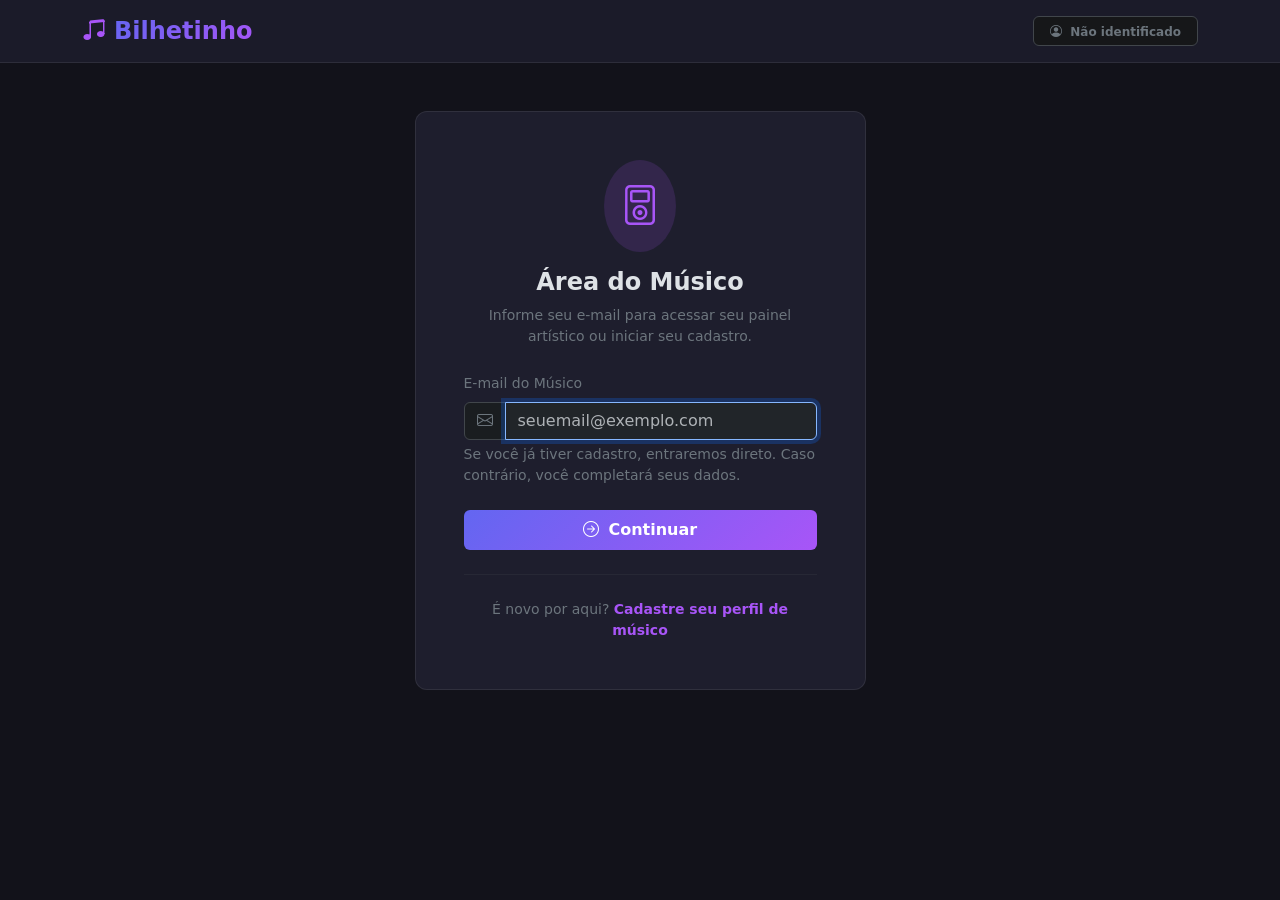
==== index.html @ 9e083cee "feat: implementa interface do musico e fluxo de envio de bilhetinho com integracao itunes e viacep" ====
<!DOCTYPE html>
<html lang="pt-BR" data-bs-theme="dark">

<head>
    <meta charset="UTF-8">
    <meta name="viewport" content="width=device-width, initial-scale=1.0">
    <title>Bilhetinho — Painel do Músico</title>
    <!-- Bootstrap 5.3 CSS -->
    <link href="https://cdn.jsdelivr.net/npm/bootstrap@5.3.3/dist/css/bootstrap.min.css" rel="stylesheet">
    <!-- Bootstrap Icons -->
    <link href="https://cdn.jsdelivr.net/npm/bootstrap-icons@1.11.3/font/bootstrap-icons.min.css" rel="stylesheet">
    <!-- Estilo Customizado -->
    <link href="css/style.css" rel="stylesheet">
</head>

<body>

    <!-- Barra de Navegação -->
    <nav class="navbar navbar-expand-lg sticky-top">
        <div class="container">
            <a class="navbar-brand d-flex align-items-center gap-2" href="#">
                <i class="bi bi-music-note-beamed fs-4 text-purple"></i>
                <span class="brand-gradient fs-4">Bilhetinho</span>
            </a>
            <div class="d-flex align-items-center gap-3">
                <span id="navMusicoStatus"
                    class="badge bg-secondary-subtle text-secondary border border-secondary-subtle px-3 py-2">
                    <i class="bi bi-person-circle me-1"></i> Não identificado
                </span>
                <button id="btnNavSair" class="btn btn-outline-danger btn-sm d-none" title="Sair do perfil">
                    <i class="bi bi-box-arrow-right me-1"></i> Sair
                </button>
            </div>
        </div>
    </nav>

    <!-- Conteúdo Principal -->
    <main class="container py-5">

        <!-- ========================================== -->
        <!-- VISÃO 1: TELA DE LOGIN / IDENTIFICAÇÃO     -->
        <!-- ========================================== -->
        <section id="secaoLoginMusico" class="row justify-content-center">
            <div class="col-12 col-sm-10 col-md-8 col-lg-5">
                <div class="card card-custom p-4 p-md-5 text-center">
                    <div class="rounded-circle bg-purple-subtle p-3 text-purple d-inline-flex mx-auto mb-3">
                        <i class="bi bi-music-player fs-1"></i>
                    </div>
                    <h1 class="h4 fw-bold mb-2">Área do Músico</h1>
                    <p class="text-secondary small mb-4">Informe seu e-mail para acessar seu painel artístico ou iniciar
                        seu cadastro.</p>

                    <form id="formLoginMusico" class="text-start" novalidate>
                        <div class="mb-3">
                            <label for="inputLoginEmail" class="form-label small text-secondary">E-mail do
                                Músico</label>
                            <div class="input-group">
                                <span class="input-group-text bg-dark-subtle border-secondary-subtle text-secondary">
                                    <i class="bi bi-envelope"></i>
                                </span>
                                <input type="email" class="form-control" id="inputLoginEmail"
                                    placeholder="seuemail@exemplo.com" required>
                            </div>
                            <div class="form-text text-secondary">Se você já tiver cadastro, entraremos direto. Caso
                                contrário, você completará seus dados.</div>
                        </div>

                        <button type="submit" class="btn btn-primary-gradient w-100 py-2 mt-2" id="btnAcessar">
                            <i class="bi bi-arrow-right-circle me-1"></i> Continuar
                        </button>
                    </form>

                    <hr class="border-secondary-subtle my-4">

                    <p class="text-secondary small mb-0">
                        É novo por aqui?
                        <a href="#" id="linkIrParaCadastro"
                            class="text-purple text-decoration-none fw-semibold">Cadastre seu perfil de músico</a>
                    </p>
                </div>
            </div>
        </section>

        <!-- ========================================== -->
        <!-- VISÃO 2: TELA DE CADASTRO DE NOVO MÚSICO   -->
        <!-- ========================================== -->
        <section id="secaoCadastroMusico" class="row justify-content-center d-none">
            <div class="col-12 col-sm-10 col-md-8 col-lg-6">
                <div class="card card-custom p-4 p-md-5">
                    <div class="d-flex align-items-center gap-3 mb-4">
                        <div class="rounded-circle bg-purple-subtle p-3 text-purple fs-2">
                            <i class="bi bi-person-plus"></i>
                        </div>
                        <div>
                            <h2 class="h4 fw-bold mb-1">Novo Cadastro de Músico</h2>
                            <p class="text-secondary small mb-0">Crie seu perfil artístico para cadastrar shows e
                                receber pedidos.</p>
                        </div>
                    </div>

                    <form id="formCadastroMusico" novalidate>
                        <div class="mb-3">
                            <label for="inputCadastroNome" class="form-label small text-secondary">Nome Artístico ou
                                Nome Completo</label>
                            <input type="text" class="form-control" id="inputCadastroNome"
                                placeholder="Ex: Lucas dos Teclados" maxlength="100" required>
                        </div>
                        <div class="mb-3">
                            <label for="inputCadastroEmail" class="form-label small text-secondary">E-mail de
                                Contato</label>
                            <input type="email" class="form-control" id="inputCadastroEmail"
                                placeholder="seuemail@exemplo.com" maxlength="100" required>
                        </div>
                        <div class="mb-4">
                            <label for="inputCadastroEstilo" class="form-label small text-secondary">Estilo Musical
                                (Opcional)</label>
                            <input type="text" class="form-control" id="inputCadastroEstilo"
                                placeholder="Ex: Sertanejo Acústico, Rock Clássico, MPB" maxlength="50">
                        </div>

                        <div class="d-flex flex-column flex-sm-row gap-2">
                            <button type="button" id="btnVoltarLogin"
                                class="btn btn-outline-secondary py-2 flex-grow-1">
                                <i class="bi bi-arrow-left me-1"></i> Voltar ao Login
                            </button>
                            <button type="submit" class="btn btn-primary-gradient py-2 flex-grow-1"
                                id="btnConcluirCadastro">
                                <i class="bi bi-check-circle me-1"></i> Concluir Cadastro
                            </button>
                        </div>
                    </form>
                </div>
            </div>
        </section>

        <!-- ========================================== -->
        <!-- VISÃO 3: PAINEL DO MÚSICO ATIVO (LOGADO)   -->
        <!-- ========================================== -->
        <section id="secaoPainelMusico" class="d-none">

            <!-- Card de Perfil do Músico Ativo -->
            <div class="card card-custom p-4 mb-4">
                <div class="d-flex flex-column flex-md-row justify-content-between align-items-md-center gap-3">
                    <div class="d-flex align-items-center gap-3">
                        <div class="rounded-circle bg-purple-subtle p-3 text-purple fs-2">
                            <i class="bi bi-person-badge"></i>
                        </div>
                        <div>
                            <div class="d-flex align-items-center gap-2 mb-1">
                                <h2 class="h5 fw-bold mb-0 text-white" id="painelNome">Nome do Músico</h2>
                                <span class="badge badge-active">Conectado</span>
                            </div>
                            <p class="text-secondary small mb-0">
                                <span class="me-3"><i class="bi bi-envelope me-1"></i> <span
                                        id="painelEmail">email@exemplo.com</span></span>
                                <span><i class="bi bi-music-note me-1"></i> <span id="painelEstilo">Estilo</span></span>
                            </p>
                        </div>
                    </div>
                </div>
            </div>

            <!-- Seção de Shows e Eventos do Músico -->
            <div class="row g-4">
                <div class="col-12">
                    <div class="d-flex flex-column flex-sm-row justify-content-between align-items-sm-center gap-3 mb-3">
                        <div class="d-flex align-items-center gap-2">
                            <i class="bi bi-calendar2-event text-purple fs-4"></i>
                            <h3 class="h5 fw-bold mb-0 text-white">Seus Shows & Eventos</h3>
                            <span id="badgeTotalEventos" class="badge bg-purple-subtle text-purple border border-purple-subtle">0 shows</span>
                        </div>
                        <div class="d-flex gap-2">
                            <button id="btnAbrirModalNovoEvento" class="btn btn-primary-gradient btn-sm" data-bs-toggle="modal" data-bs-target="#modalNovoEvento">
                                <i class="bi bi-plus-circle me-1"></i> Novo Show
                            </button>
                            <button id="btnRecarregarEventos" class="btn btn-outline-secondary btn-sm" title="Recarregar lista de shows">
                                <i class="bi bi-arrow-clockwise me-1"></i> Atualizar
                            </button>
                        </div>
                    </div>

                    <!-- Lista dinâmica de eventos -->
                    <div id="containerListaEventos" class="row g-3">
                        <!-- Cards renderizados dinamicamente pelo app.js -->
                    </div>
                </div>
            </div>

        </section>

    </main>

    <!-- Modal para Cadastro de Novo Show / Evento -->
    <div class="modal fade" id="modalNovoEvento" tabindex="-1" aria-labelledby="modalNovoEventoLabel" aria-hidden="true">
        <div class="modal-dialog modal-lg modal-dialog-centered modal-dialog-scrollable">
            <div class="modal-content card-custom border-secondary-subtle">
                <div class="modal-header border-secondary-subtle">
                    <div class="d-flex align-items-center gap-2">
                        <i class="bi bi-calendar-plus text-purple fs-4"></i>
                        <h2 class="modal-title h5 fw-bold text-white mb-0" id="modalNovoEventoLabel">Cadastrar Novo Show</h2>
                    </div>
                    <button type="button" class="btn-close btn-close-white" data-bs-dismiss="modal" aria-label="Fechar"></button>
                </div>
                <div class="modal-body p-4">
                    <form id="formNovoEvento" novalidate>
                        
                        <!-- Bloco 1: Dados do Show -->
                        <h3 class="h6 fw-bold text-purple mb-3">
                            <i class="bi bi-info-circle me-1"></i> Informações do Show
                        </h3>
                        <div class="row g-3 mb-4">
                            <div class="col-12 col-md-8">
                                <label for="inputEventoNome" class="form-label small text-secondary">Nome do Show / Apresentação</label>
                                <input type="text" class="form-control" id="inputEventoNome" placeholder="Ex: Noite Acústica - Clássicos do Rock" maxlength="100" required>
                            </div>
                            <div class="col-12 col-md-4">
                                <label for="inputEventoDataHora" class="form-label small text-secondary">Data e Hora de Início</label>
                                <input type="datetime-local" class="form-control" id="inputEventoDataHora" required>
                            </div>
                            <div class="col-12">
                                <label for="inputEventoLocal" class="form-label small text-secondary">Nome do Estabelecimento / Local</label>
                                <input type="text" class="form-control" id="inputEventoLocal" placeholder="Ex: Bar do Zé, Cervejaria Central, Restaurante Villa" maxlength="100" required>
                            </div>
                        </div>

                        <!-- Bloco 2: Endereço com Busca por CEP integrada ao ViaCEP -->
                        <h3 class="h6 fw-bold text-purple mb-3">
                            <i class="bi bi-geo-alt me-1"></i> Endereço do Local (com Busca Automática por CEP)
                        </h3>
                        <div class="row g-3">
                            <div class="col-12 col-md-4">
                                <label for="inputEventoCep" class="form-label small text-secondary">CEP</label>
                                <div class="input-group">
                                    <input type="text" class="form-control" id="inputEventoCep" placeholder="Ex: 38060-480" maxlength="9" required>
                                    <button class="btn btn-outline-secondary" type="button" id="btnBuscarCep" title="Buscar endereço pelo CEP">
                                        <i class="bi bi-search"></i>
                                    </button>
                                </div>
                                <div id="cepStatusFeedback" class="form-text text-secondary small">Digite o CEP e clique na lupa (ou pressione Enter).</div>
                            </div>
                            <div class="col-12 col-md-8">
                                <label for="inputEventoLogradouro" class="form-label small text-secondary">Logradouro (Rua, Av, Praça)</label>
                                <input type="text" class="form-control" id="inputEventoLogradouro" placeholder="Ex: Rua Novo Horizonte" maxlength="150" required>
                            </div>
                            <div class="col-12 col-md-4">
                                <label for="inputEventoNumero" class="form-label small text-secondary">Número</label>
                                <input type="text" class="form-control" id="inputEventoNumero" placeholder="Ex: 150 ou S/N" maxlength="20" required>
                            </div>
                            <div class="col-12 col-md-8">
                                <label for="inputEventoComplemento" class="form-label small text-secondary">Complemento (Opcional)</label>
                                <input type="text" class="form-control" id="inputEventoComplemento" placeholder="Ex: Loja 2, Ao lado do posto" maxlength="50">
                            </div>
                            <div class="col-12 col-md-5">
                                <label for="inputEventoBairro" class="form-label small text-secondary">Bairro</label>
                                <input type="text" class="form-control" id="inputEventoBairro" placeholder="Ex: Centro" maxlength="100" required>
                            </div>
                            <div class="col-12 col-md-5">
                                <label for="inputEventoCidade" class="form-label small text-secondary">Cidade</label>
                                <input type="text" class="form-control" id="inputEventoCidade" placeholder="Ex: Uberaba" maxlength="100" required>
                            </div>
                            <div class="col-12 col-md-2">
                                <label for="inputEventoUf" class="form-label small text-secondary">UF</label>
                                <input type="text" class="form-control text-uppercase" id="inputEventoUf" placeholder="MG" maxlength="2" required>
                            </div>
                        </div>

                    </form>
                </div>
                <div class="modal-footer border-secondary-subtle">
                    <button type="button" class="btn btn-outline-secondary" data-bs-dismiss="modal">Cancelar</button>
                    <button type="button" class="btn btn-primary-gradient px-4" id="btnSalvarNovoEvento">
                        <i class="bi bi-save me-1"></i> Cadastrar Show
                    </button>
                </div>
            </div>
        </div>
    </div>

    <!-- Toast Container para Notificações -->
    <div class="toast-container position-fixed bottom-0 end-0 p-3">
        <div id="feedbackToast" class="toast align-items-center text-bg-dark border-0" role="alert"
            aria-live="assertive" aria-atomic="true">
            <div class="d-flex">
                <div class="toast-body d-flex align-items-center gap-2" id="toastMessage">
                    <!-- Mensagem dinâmica -->
                </div>
                <button type="button" class="btn-close btn-close-white me-2 m-auto" data-bs-dismiss="toast"
                    aria-label="Fechar"></button>
            </div>
        </div>
    </div>

    <!-- Bootstrap 5.3 JS Bundle -->
    <script src="https://cdn.jsdelivr.net/npm/bootstrap@5.3.3/dist/js/bootstrap.bundle.min.js"></script>
    <!-- Script Modular da Aplicação -->
    <script type="module" src="js/app.js?v=1.1.0"></script>
</body>

</html>
---- css/style.css ----
:root {
    --primary-gradient: linear-gradient(135deg, #6366f1 0%, #a855f7 100%);
    --card-bg: #1e1e2d;
    --card-border: rgba(255, 255, 255, 0.08);
    --accent-color: #a855f7;
}

body {
    background-color: #12121a;
    color: #f3f4f6;
    font-family: system-ui, -apple-system, "Segoe UI", Roboto, Helvetica, Arial, sans-serif;
    min-height: 100vh;
}

.navbar {
    background: rgba(30, 30, 45, 0.85);
    backdrop-filter: blur(10px);
    border-bottom: 1px solid var(--card-border);
}

.brand-gradient {
    background: var(--primary-gradient);
    -webkit-background-clip: text;
    background-clip: text;
    -webkit-text-fill-color: transparent;
    font-weight: 700;
}

.card-custom {
    background-color: var(--card-bg);
    border: 1px solid var(--card-border);
    border-radius: 12px;
    transition: transform 0.2s ease, box-shadow 0.2s ease;
}

.card-custom:hover {
    box-shadow: 0 8px 24px rgba(0, 0, 0, 0.35);
}

.btn-primary-gradient {
    background: var(--primary-gradient);
    border: none;
    color: #fff;
    font-weight: 600;
    transition: opacity 0.2s ease, transform 0.1s ease;
}

.btn-primary-gradient:hover {
    opacity: 0.92;
    color: #fff;
    transform: translateY(-1px);
}

.badge-active {
    background: rgba(168, 85, 247, 0.18);
    color: #d8b4fe;
    border: 1px solid rgba(168, 85, 247, 0.35);
}

.toast-container {
    z-index: 1080;
}

.text-purple {
    color: #a855f7 !important;
}

.bg-purple-subtle {
    background-color: rgba(168, 85, 247, 0.15) !important;
}

.border-purple-subtle {
    border-color: rgba(168, 85, 247, 0.35) !important;
}

/* Lista de Sugestões da iTunes Search API */
.sugestoes-itunes-container {
    position: absolute;
    top: 100%;
    left: 0;
    right: 0;
    z-index: 1050;
    background-color: #1c1c2b;
    border: 1px solid rgba(168, 85, 247, 0.35);
    border-radius: 8px;
    box-shadow: 0 10px 25px rgba(0, 0, 0, 0.6);
    max-height: 240px;
    overflow-y: auto;
    margin-top: 4px;
}

.sugestao-item {
    padding: 10px 14px;
    cursor: pointer;
    border-bottom: 1px solid rgba(255, 255, 255, 0.05);
    transition: background-color 0.15s ease;
}

.sugestao-item:last-child {
    border-bottom: none;
}

.sugestao-item:hover, .sugestao-item:focus {
    background-color: rgba(168, 85, 247, 0.2);
}

.sugestao-musica {
    font-weight: 600;
    color: #fff;
    font-size: 0.95rem;
}

.sugestao-artista {
    font-size: 0.82rem;
    color: #a1a1aa;
}

.card-bilhetinho-destaque {
    border-left: 4px solid var(--accent-color) !important;
}
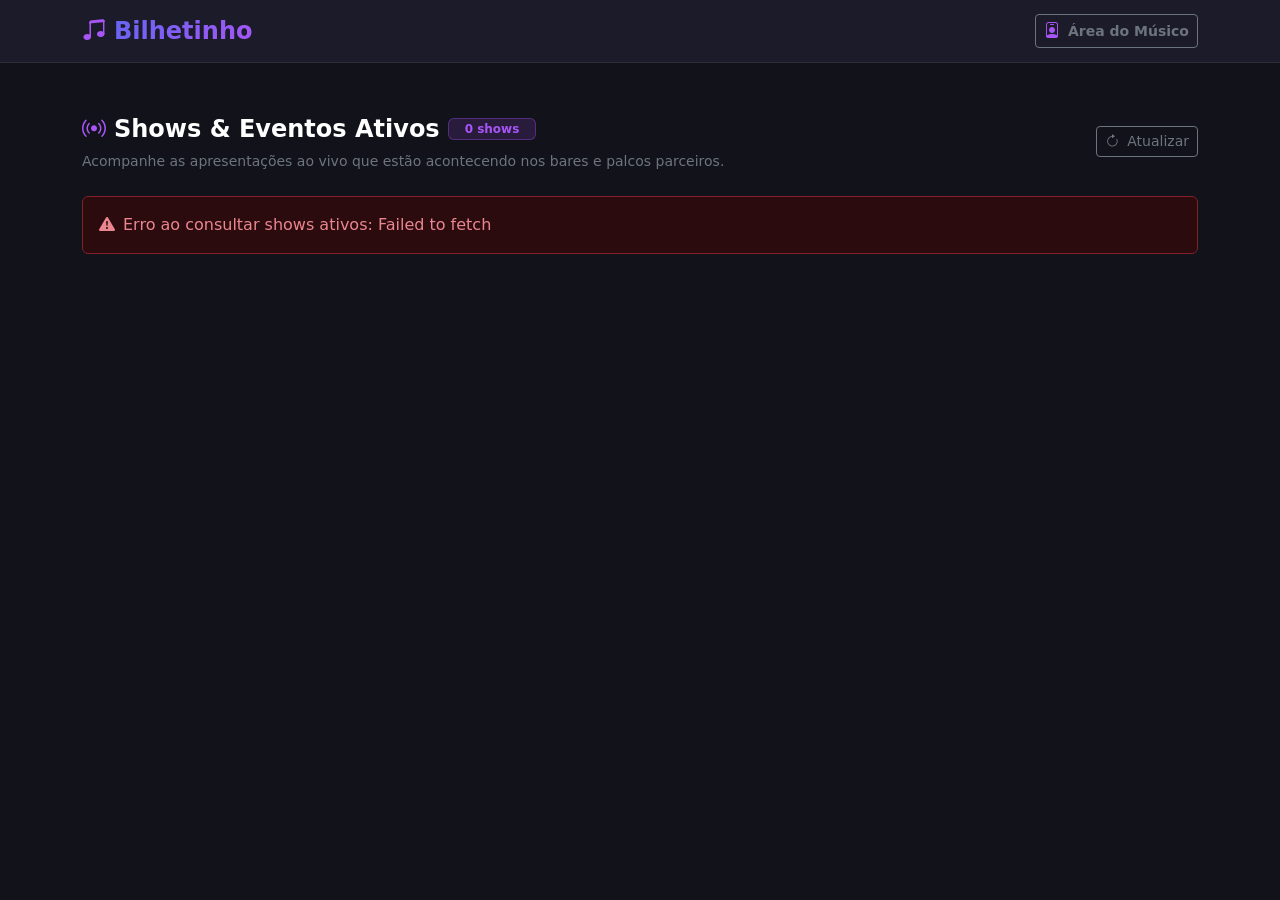
==== commit 221381e6: "feat: refatora index para shows ativos e cria musico.html para area do musico" ====
--- a/index.html
+++ b/index.html
@@ -4,7 +4,7 @@
 <head>
     <meta charset="UTF-8">
     <meta name="viewport" content="width=device-width, initial-scale=1.0">
-    <title>Bilhetinho — Painel do Músico</title>
+    <title>Bilhetinho — Shows & Apresentações ao Vivo</title>
     <!-- Bootstrap 5.3 CSS -->
     <link href="https://cdn.jsdelivr.net/npm/bootstrap@5.3.3/dist/css/bootstrap.min.css" rel="stylesheet">
     <!-- Bootstrap Icons -->
@@ -15,270 +15,60 @@
 
 <body>
 
-    <!-- Barra de Navegação -->
-    <nav class="navbar navbar-expand-lg sticky-top">
+    <!-- Barra de Navegação: Logo à esquerda, Link da Área do Músico à direita -->
+    <nav class="navbar navbar-expand sticky-top">
         <div class="container">
-            <a class="navbar-brand d-flex align-items-center gap-2" href="#">
+            <!-- Canto Esquerdo: Logo do Sistema -->
+            <a class="navbar-brand d-flex align-items-center gap-2" href="index.html" title="Bilhetinho - Página Inicial">
                 <i class="bi bi-music-note-beamed fs-4 text-purple"></i>
                 <span class="brand-gradient fs-4">Bilhetinho</span>
             </a>
-            <div class="d-flex align-items-center gap-3">
-                <span id="navMusicoStatus"
-                    class="badge bg-secondary-subtle text-secondary border border-secondary-subtle px-3 py-2">
-                    <i class="bi bi-person-circle me-1"></i> Não identificado
-                </span>
-                <button id="btnNavSair" class="btn btn-outline-danger btn-sm d-none" title="Sair do perfil">
-                    <i class="bi bi-box-arrow-right me-1"></i> Sair
-                </button>
+
+            <!-- Canto Direito: Link para acessar a Área do Músico -->
+            <div class="d-flex align-items-center gap-2">
+                <a href="musico.html" class="btn btn-outline-secondary btn-sm d-flex align-items-center gap-2" id="linkAreaMusico" title="Acessar painel do músico">
+                    <i class="bi bi-person-badge text-purple fs-6"></i>
+                    <span class="fw-semibold">Área do Músico</span>
+                </a>
             </div>
         </div>
     </nav>
 
-    <!-- Conteúdo Principal -->
+    <!-- Conteúdo Principal: Apresentação dos Eventos Ativos -->
     <main class="container py-5">
 
-        <!-- ========================================== -->
-        <!-- VISÃO 1: TELA DE LOGIN / IDENTIFICAÇÃO     -->
-        <!-- ========================================== -->
-        <section id="secaoLoginMusico" class="row justify-content-center">
-            <div class="col-12 col-sm-10 col-md-8 col-lg-5">
-                <div class="card card-custom p-4 p-md-5 text-center">
-                    <div class="rounded-circle bg-purple-subtle p-3 text-purple d-inline-flex mx-auto mb-3">
-                        <i class="bi bi-music-player fs-1"></i>
-                    </div>
-                    <h1 class="h4 fw-bold mb-2">Área do Músico</h1>
-                    <p class="text-secondary small mb-4">Informe seu e-mail para acessar seu painel artístico ou iniciar
-                        seu cadastro.</p>
-
-                    <form id="formLoginMusico" class="text-start" novalidate>
-                        <div class="mb-3">
-                            <label for="inputLoginEmail" class="form-label small text-secondary">E-mail do
-                                Músico</label>
-                            <div class="input-group">
-                                <span class="input-group-text bg-dark-subtle border-secondary-subtle text-secondary">
-                                    <i class="bi bi-envelope"></i>
-                                </span>
-                                <input type="email" class="form-control" id="inputLoginEmail"
-                                    placeholder="seuemail@exemplo.com" required>
-                            </div>
-                            <div class="form-text text-secondary">Se você já tiver cadastro, entraremos direto. Caso
-                                contrário, você completará seus dados.</div>
-                        </div>
-
-                        <button type="submit" class="btn btn-primary-gradient w-100 py-2 mt-2" id="btnAcessar">
-                            <i class="bi bi-arrow-right-circle me-1"></i> Continuar
-                        </button>
-                    </form>
-
-                    <hr class="border-secondary-subtle my-4">
-
-                    <p class="text-secondary small mb-0">
-                        É novo por aqui?
-                        <a href="#" id="linkIrParaCadastro"
-                            class="text-purple text-decoration-none fw-semibold">Cadastre seu perfil de músico</a>
-                    </p>
+        <!-- Cabeçalho da Seção de Shows Ativos -->
+        <div class="d-flex flex-column flex-sm-row justify-content-between align-items-sm-center gap-3 mb-4">
+            <div>
+                <div class="d-flex align-items-center gap-2 mb-1">
+                    <i class="bi bi-broadcast text-purple fs-4"></i>
+                    <h1 class="h4 fw-bold mb-0 text-white">Shows & Eventos Ativos</h1>
+                    <span id="badgeTotalAtivos" class="badge bg-purple-subtle text-purple border border-purple-subtle px-3 py-1">
+                        0 shows
+                    </span>
                 </div>
-            </div>
-        </section>
-
-        <!-- ========================================== -->
-        <!-- VISÃO 2: TELA DE CADASTRO DE NOVO MÚSICO   -->
-        <!-- ========================================== -->
-        <section id="secaoCadastroMusico" class="row justify-content-center d-none">
-            <div class="col-12 col-sm-10 col-md-8 col-lg-6">
-                <div class="card card-custom p-4 p-md-5">
-                    <div class="d-flex align-items-center gap-3 mb-4">
-                        <div class="rounded-circle bg-purple-subtle p-3 text-purple fs-2">
-                            <i class="bi bi-person-plus"></i>
-                        </div>
-                        <div>
-                            <h2 class="h4 fw-bold mb-1">Novo Cadastro de Músico</h2>
-                            <p class="text-secondary small mb-0">Crie seu perfil artístico para cadastrar shows e
-                                receber pedidos.</p>
-                        </div>
-                    </div>
-
-                    <form id="formCadastroMusico" novalidate>
-                        <div class="mb-3">
-                            <label for="inputCadastroNome" class="form-label small text-secondary">Nome Artístico ou
-                                Nome Completo</label>
-                            <input type="text" class="form-control" id="inputCadastroNome"
-                                placeholder="Ex: Lucas dos Teclados" maxlength="100" required>
-                        </div>
-                        <div class="mb-3">
-                            <label for="inputCadastroEmail" class="form-label small text-secondary">E-mail de
-                                Contato</label>
-                            <input type="email" class="form-control" id="inputCadastroEmail"
-                                placeholder="seuemail@exemplo.com" maxlength="100" required>
-                        </div>
-                        <div class="mb-4">
-                            <label for="inputCadastroEstilo" class="form-label small text-secondary">Estilo Musical
-                                (Opcional)</label>
-                            <input type="text" class="form-control" id="inputCadastroEstilo"
-                                placeholder="Ex: Sertanejo Acústico, Rock Clássico, MPB" maxlength="50">
-                        </div>
-
-                        <div class="d-flex flex-column flex-sm-row gap-2">
-                            <button type="button" id="btnVoltarLogin"
-                                class="btn btn-outline-secondary py-2 flex-grow-1">
-                                <i class="bi bi-arrow-left me-1"></i> Voltar ao Login
-                            </button>
-                            <button type="submit" class="btn btn-primary-gradient py-2 flex-grow-1"
-                                id="btnConcluirCadastro">
-                                <i class="bi bi-check-circle me-1"></i> Concluir Cadastro
-                            </button>
-                        </div>
-                    </form>
-                </div>
-            </div>
-        </section>
-
-        <!-- ========================================== -->
-        <!-- VISÃO 3: PAINEL DO MÚSICO ATIVO (LOGADO)   -->
-        <!-- ========================================== -->
-        <section id="secaoPainelMusico" class="d-none">
-
-            <!-- Card de Perfil do Músico Ativo -->
-            <div class="card card-custom p-4 mb-4">
-                <div class="d-flex flex-column flex-md-row justify-content-between align-items-md-center gap-3">
-                    <div class="d-flex align-items-center gap-3">
-                        <div class="rounded-circle bg-purple-subtle p-3 text-purple fs-2">
-                            <i class="bi bi-person-badge"></i>
-                        </div>
-                        <div>
-                            <div class="d-flex align-items-center gap-2 mb-1">
-                                <h2 class="h5 fw-bold mb-0 text-white" id="painelNome">Nome do Músico</h2>
-                                <span class="badge badge-active">Conectado</span>
-                            </div>
-                            <p class="text-secondary small mb-0">
-                                <span class="me-3"><i class="bi bi-envelope me-1"></i> <span
-                                        id="painelEmail">email@exemplo.com</span></span>
-                                <span><i class="bi bi-music-note me-1"></i> <span id="painelEstilo">Estilo</span></span>
-                            </p>
-                        </div>
-                    </div>
-                </div>
+                <p class="text-secondary small mb-0">
+                    Acompanhe as apresentações ao vivo que estão acontecendo nos bares e palcos parceiros.
+                </p>
             </div>
 
-            <!-- Seção de Shows e Eventos do Músico -->
-            <div class="row g-4">
-                <div class="col-12">
-                    <div class="d-flex flex-column flex-sm-row justify-content-between align-items-sm-center gap-3 mb-3">
-                        <div class="d-flex align-items-center gap-2">
-                            <i class="bi bi-calendar2-event text-purple fs-4"></i>
-                            <h3 class="h5 fw-bold mb-0 text-white">Seus Shows & Eventos</h3>
-                            <span id="badgeTotalEventos" class="badge bg-purple-subtle text-purple border border-purple-subtle">0 shows</span>
-                        </div>
-                        <div class="d-flex gap-2">
-                            <button id="btnAbrirModalNovoEvento" class="btn btn-primary-gradient btn-sm" data-bs-toggle="modal" data-bs-target="#modalNovoEvento">
-                                <i class="bi bi-plus-circle me-1"></i> Novo Show
-                            </button>
-                            <button id="btnRecarregarEventos" class="btn btn-outline-secondary btn-sm" title="Recarregar lista de shows">
-                                <i class="bi bi-arrow-clockwise me-1"></i> Atualizar
-                            </button>
-                        </div>
-                    </div>
+            <div>
+                <button id="btnRecarregarAtivos" class="btn btn-outline-secondary btn-sm" title="Recarregar lista de shows ativos">
+                    <i class="bi bi-arrow-clockwise me-1"></i> Atualizar
+                </button>
+            </div>
+        </div>
 
-                    <!-- Lista dinâmica de eventos -->
-                    <div id="containerListaEventos" class="row g-3">
-                        <!-- Cards renderizados dinamicamente pelo app.js -->
-                    </div>
-                </div>
-            </div>
-
-        </section>
+        <!-- Grid de Cards de Shows Ativos -->
+        <div id="containerShowsAtivos" class="row g-4">
+            <!-- Cards renderizados dinamicamente pelo js/app.js -->
+        </div>
 
     </main>
 
-    <!-- Modal para Cadastro de Novo Show / Evento -->
-    <div class="modal fade" id="modalNovoEvento" tabindex="-1" aria-labelledby="modalNovoEventoLabel" aria-hidden="true">
-        <div class="modal-dialog modal-lg modal-dialog-centered modal-dialog-scrollable">
-            <div class="modal-content card-custom border-secondary-subtle">
-                <div class="modal-header border-secondary-subtle">
-                    <div class="d-flex align-items-center gap-2">
-                        <i class="bi bi-calendar-plus text-purple fs-4"></i>
-                        <h2 class="modal-title h5 fw-bold text-white mb-0" id="modalNovoEventoLabel">Cadastrar Novo Show</h2>
-                    </div>
-                    <button type="button" class="btn-close btn-close-white" data-bs-dismiss="modal" aria-label="Fechar"></button>
-                </div>
-                <div class="modal-body p-4">
-                    <form id="formNovoEvento" novalidate>
-                        
-                        <!-- Bloco 1: Dados do Show -->
-                        <h3 class="h6 fw-bold text-purple mb-3">
-                            <i class="bi bi-info-circle me-1"></i> Informações do Show
-                        </h3>
-                        <div class="row g-3 mb-4">
-                            <div class="col-12 col-md-8">
-                                <label for="inputEventoNome" class="form-label small text-secondary">Nome do Show / Apresentação</label>
-                                <input type="text" class="form-control" id="inputEventoNome" placeholder="Ex: Noite Acústica - Clássicos do Rock" maxlength="100" required>
-                            </div>
-                            <div class="col-12 col-md-4">
-                                <label for="inputEventoDataHora" class="form-label small text-secondary">Data e Hora de Início</label>
-                                <input type="datetime-local" class="form-control" id="inputEventoDataHora" required>
-                            </div>
-                            <div class="col-12">
-                                <label for="inputEventoLocal" class="form-label small text-secondary">Nome do Estabelecimento / Local</label>
-                                <input type="text" class="form-control" id="inputEventoLocal" placeholder="Ex: Bar do Zé, Cervejaria Central, Restaurante Villa" maxlength="100" required>
-                            </div>
-                        </div>
-
-                        <!-- Bloco 2: Endereço com Busca por CEP integrada ao ViaCEP -->
-                        <h3 class="h6 fw-bold text-purple mb-3">
-                            <i class="bi bi-geo-alt me-1"></i> Endereço do Local (com Busca Automática por CEP)
-                        </h3>
-                        <div class="row g-3">
-                            <div class="col-12 col-md-4">
-                                <label for="inputEventoCep" class="form-label small text-secondary">CEP</label>
-                                <div class="input-group">
-                                    <input type="text" class="form-control" id="inputEventoCep" placeholder="Ex: 38060-480" maxlength="9" required>
-                                    <button class="btn btn-outline-secondary" type="button" id="btnBuscarCep" title="Buscar endereço pelo CEP">
-                                        <i class="bi bi-search"></i>
-                                    </button>
-                                </div>
-                                <div id="cepStatusFeedback" class="form-text text-secondary small">Digite o CEP e clique na lupa (ou pressione Enter).</div>
-                            </div>
-                            <div class="col-12 col-md-8">
-                                <label for="inputEventoLogradouro" class="form-label small text-secondary">Logradouro (Rua, Av, Praça)</label>
-                                <input type="text" class="form-control" id="inputEventoLogradouro" placeholder="Ex: Rua Novo Horizonte" maxlength="150" required>
-                            </div>
-                            <div class="col-12 col-md-4">
-                                <label for="inputEventoNumero" class="form-label small text-secondary">Número</label>
-                                <input type="text" class="form-control" id="inputEventoNumero" placeholder="Ex: 150 ou S/N" maxlength="20" required>
-                            </div>
-                            <div class="col-12 col-md-8">
-                                <label for="inputEventoComplemento" class="form-label small text-secondary">Complemento (Opcional)</label>
-                                <input type="text" class="form-control" id="inputEventoComplemento" placeholder="Ex: Loja 2, Ao lado do posto" maxlength="50">
-                            </div>
-                            <div class="col-12 col-md-5">
-                                <label for="inputEventoBairro" class="form-label small text-secondary">Bairro</label>
-                                <input type="text" class="form-control" id="inputEventoBairro" placeholder="Ex: Centro" maxlength="100" required>
-                            </div>
-                            <div class="col-12 col-md-5">
-                                <label for="inputEventoCidade" class="form-label small text-secondary">Cidade</label>
-                                <input type="text" class="form-control" id="inputEventoCidade" placeholder="Ex: Uberaba" maxlength="100" required>
-                            </div>
-                            <div class="col-12 col-md-2">
-                                <label for="inputEventoUf" class="form-label small text-secondary">UF</label>
-                                <input type="text" class="form-control text-uppercase" id="inputEventoUf" placeholder="MG" maxlength="2" required>
-                            </div>
-                        </div>
-
-                    </form>
-                </div>
-                <div class="modal-footer border-secondary-subtle">
-                    <button type="button" class="btn btn-outline-secondary" data-bs-dismiss="modal">Cancelar</button>
-                    <button type="button" class="btn btn-primary-gradient px-4" id="btnSalvarNovoEvento">
-                        <i class="bi bi-save me-1"></i> Cadastrar Show
-                    </button>
-                </div>
-            </div>
-        </div>
-    </div>
-
     <!-- Toast Container para Notificações -->
     <div class="toast-container position-fixed bottom-0 end-0 p-3">
-        <div id="feedbackToast" class="toast align-items-center text-bg-dark border-0" role="alert"
+        <div id="homeToast" class="toast align-items-center text-bg-dark border-0" role="alert"
             aria-live="assertive" aria-atomic="true">
             <div class="d-flex">
                 <div class="toast-body d-flex align-items-center gap-2" id="toastMessage">
@@ -292,8 +82,8 @@
 
     <!-- Bootstrap 5.3 JS Bundle -->
     <script src="https://cdn.jsdelivr.net/npm/bootstrap@5.3.3/dist/js/bootstrap.bundle.min.js"></script>
-    <!-- Script Modular da Aplicação -->
-    <script type="module" src="js/app.js?v=1.1.0"></script>
+    <!-- Script da Página Inicial de Shows Ativos -->
+    <script type="module" src="js/app.js?v=2.0.0"></script>
 </body>
 
 </html>
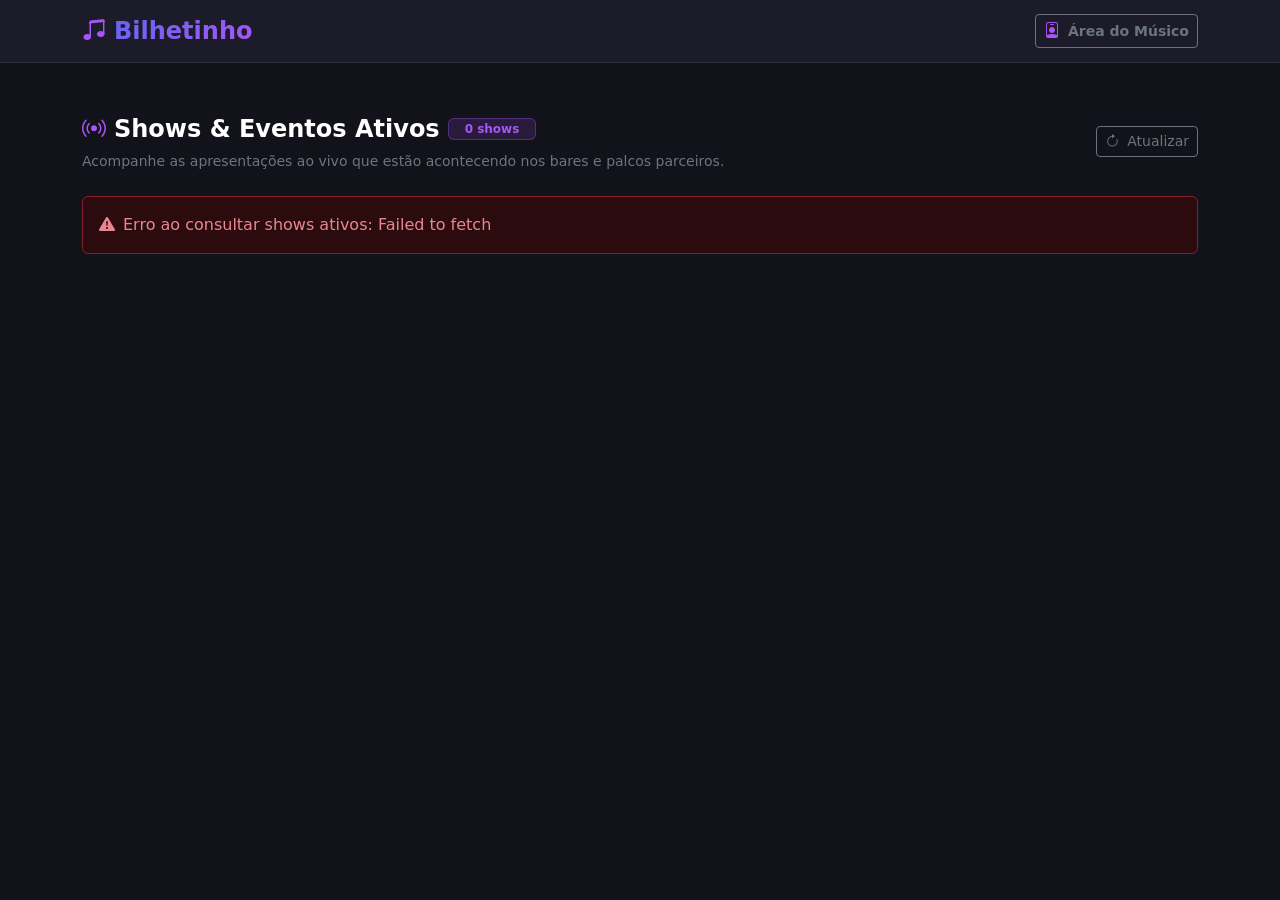
==== commit 41280aa3: "feat: aprimora fluxos de envio de bilhetinho, cards de show e exclusao na area do musico - Adiciona " ====
--- a/index.html
+++ b/index.html
@@ -26,7 +26,7 @@
 
             <!-- Canto Direito: Link para acessar a Área do Músico -->
             <div class="d-flex align-items-center gap-2">
-                <a href="musico.html" class="btn btn-outline-secondary btn-sm d-flex align-items-center gap-2" id="linkAreaMusico" title="Acessar painel do músico">
+                <a href="musico.html?v=2.0.1" class="btn btn-outline-secondary btn-sm d-flex align-items-center gap-2" id="linkAreaMusico" title="Acessar painel do músico">
                     <i class="bi bi-person-badge text-purple fs-6"></i>
                     <span class="fw-semibold">Área do Músico</span>
                 </a>
@@ -83,7 +83,7 @@
     <!-- Bootstrap 5.3 JS Bundle -->
     <script src="https://cdn.jsdelivr.net/npm/bootstrap@5.3.3/dist/js/bootstrap.bundle.min.js"></script>
     <!-- Script da Página Inicial de Shows Ativos -->
-    <script type="module" src="js/app.js?v=2.0.0"></script>
+    <script type="module" src="js/app.js?v=2.0.1"></script>
 </body>
 
 </html>
